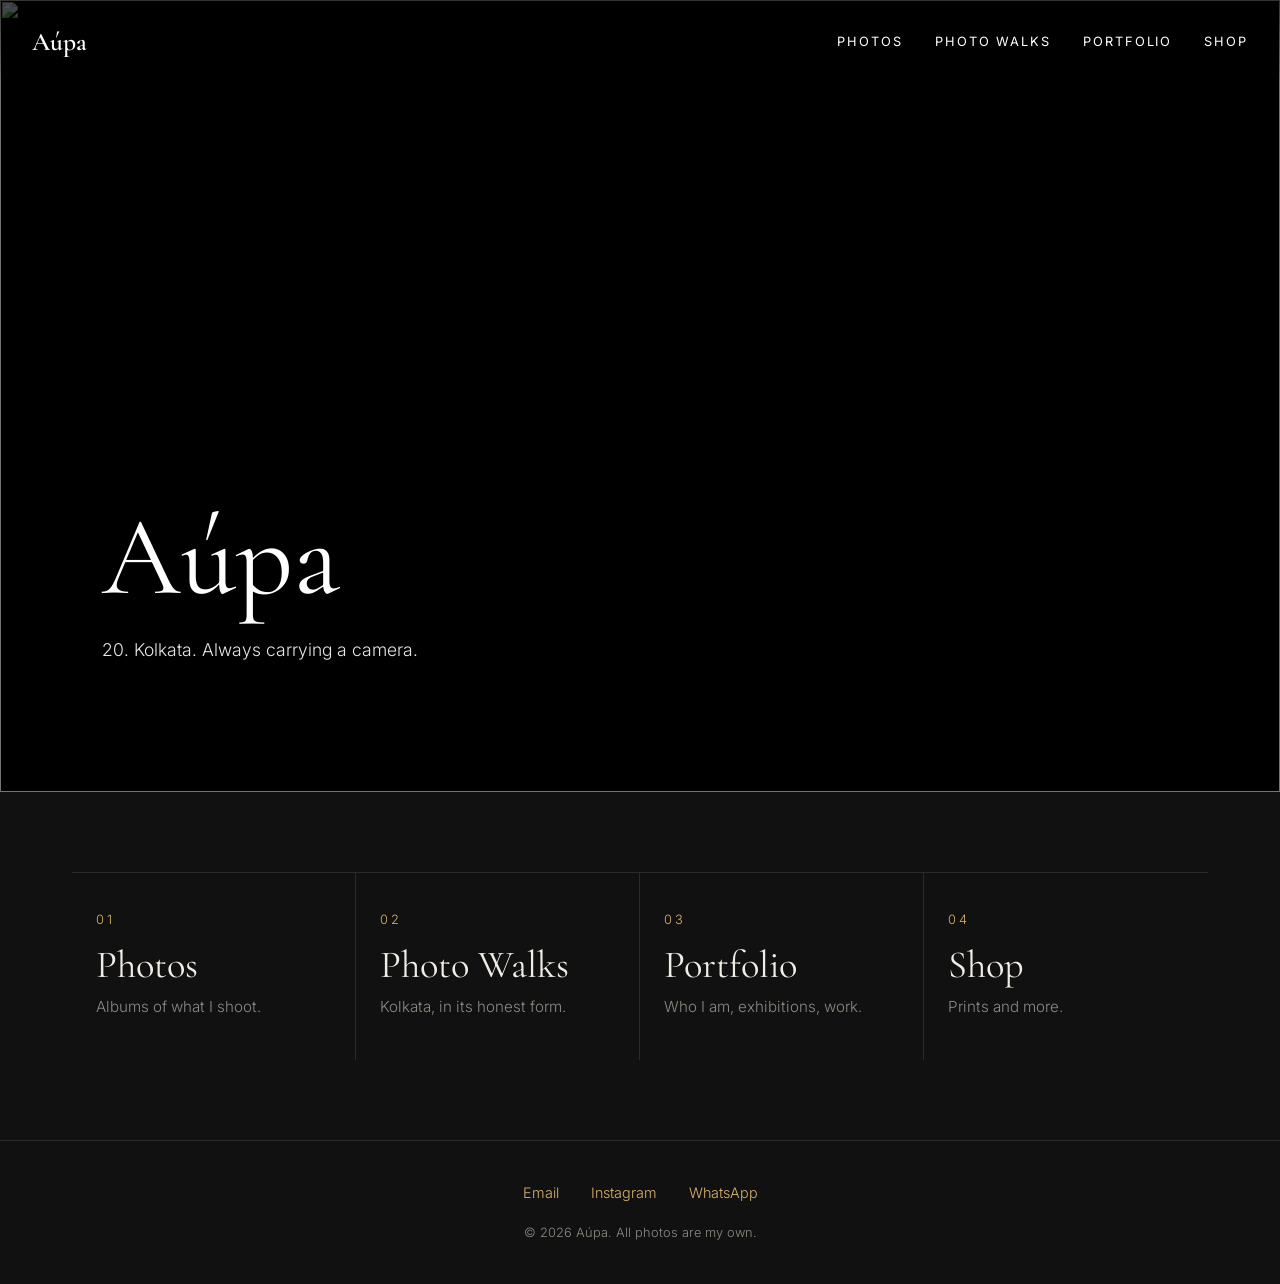
==== index.html @ 8285b747 "Set site name to Aúpa Co-Authored-By: Claude Opus 5.5 <noreply@anthropic.com> Claude-Session: https:" ====
<!doctype html>
<html lang="en">
<head>
  <meta charset="utf-8">
  <meta name="viewport" content="width=device-width, initial-scale=1">
  <title>Photography & Photo Walks</title>
  <link rel="preconnect" href="https://fonts.googleapis.com">
  <link rel="preconnect" href="https://fonts.gstatic.com" crossorigin>
  <link href="https://fonts.googleapis.com/css2?family=Cormorant+Garamond:wght@400;600&family=Inter:wght@300;400;500&display=swap" rel="stylesheet">
  <link rel="stylesheet" href="styles.css">
</head>
<body data-page="home">
  <header class="site-header"></header>

  <main>
    <section class="hero">
      <img class="hero-img" src="https://picsum.photos/id/1067/2000/1200?grayscale" alt="">
      <div class="hero-text">
        <h1 data-site="name">Aúpa</h1>
        <p class="hero-sub" data-site="tagline"></p>
      </div>
    </section>

    <section class="section">
      <div class="home-tiles">
        <a class="home-tile" href="photos.html"><span class="num">01</span><h2>Photos</h2><p>Albums of what I shoot.</p></a>
        <a class="home-tile" href="walks.html"><span class="num">02</span><h2>Photo Walks</h2><p>Kolkata, in its honest form.</p></a>
        <a class="home-tile" href="portfolio.html"><span class="num">03</span><h2>Portfolio</h2><p>Who I am, exhibitions, work.</p></a>
        <a class="home-tile" href="shop.html"><span class="num">04</span><h2>Shop</h2><p>Prints and more.</p></a>
      </div>
    </section>
  </main>
  <footer class="site-footer"></footer>
  <script src="data.js"></script>
  <script src="script.js"></script>
</body>
</html>
---- styles.css ----
/* ============================================================
   COLOURS — the whole site's look is set here.
   ============================================================ */

/* 1. Darkroom — near-black, warm gold. Gallery feel. */
:root {
  --bg: #111111;
  --surface: #1a1a1a;
  --fg: #f0ede6;
  --soft: #c9c5bc;
  --muted: #8d8a83;
  --line: #2a2a2a;
  --accent: #d8b46a;
  --accent-ink: #111111;
  --header: rgba(17,17,17,.95);
}

:root {
  --serif: "Cormorant Garamond", Georgia, serif;
  --sans: "Inter", system-ui, sans-serif;
  --on-photo: #ffffff;
}

/* ============================================================ */
* { box-sizing: border-box; margin: 0; padding: 0; }
html { scroll-behavior: smooth; }
body { background: var(--bg); color: var(--fg); font-family: var(--sans); font-weight: 300; line-height: 1.7; }
img { display: block; max-width: 100%; }
a { color: inherit; text-decoration: none; }
h1, h2, h3 { font-family: var(--serif); font-weight: 400; line-height: 1.1; }

.eyebrow { color: var(--accent); letter-spacing: .25em; text-transform: uppercase; font-size: .75rem; margin-bottom: .75rem; font-weight: 400; }
.eyebrow a:hover { text-decoration: underline; }
.lede { color: var(--soft); max-width: 620px; font-size: 1.05rem; }
.meta { color: var(--muted); font-size: .85rem; letter-spacing: .05em; }
.hint { color: var(--muted); font-size: .85rem; margin-bottom: 1.5rem; }
.hint a { color: var(--accent); }
.exif { color: var(--accent); font-size: .78rem; letter-spacing: .05em; }

.btn {
  display: inline-block; padding: .8rem 2rem; border: 1px solid var(--accent);
  color: var(--accent); background: transparent; font: inherit; font-size: .8rem; font-weight: 400;
  letter-spacing: .15em; text-transform: uppercase; cursor: pointer; transition: .25s;
}
.btn:hover { background: var(--accent); color: var(--accent-ink); }
.btn.small { padding: .55rem 1.2rem; font-size: .72rem; }

/* ---------- Header ---------- */
.site-header {
  position: fixed; inset: 0 0 auto 0; z-index: 10;
  display: flex; justify-content: space-between; align-items: center;
  padding: 1.25rem 2rem; color: var(--on-photo);
  background: linear-gradient(rgba(0,0,0,.55), transparent);
  transition: background .3s, color .3s;
}
.site-header.scrolled { background: var(--header); color: var(--fg); border-bottom: 1px solid var(--line); }
.logo { font-family: var(--serif); font-size: 1.6rem; font-weight: 600; }
.nav { display: flex; gap: 2rem; }
.nav a { font-size: .8rem; font-weight: 400; letter-spacing: .15em; text-transform: uppercase; }
.nav a:hover, .nav a.current { color: var(--accent); }
.nav-toggle { display: none; background: none; border: 0; cursor: pointer; width: 28px; color: inherit; }
.nav-toggle span { display: block; height: 2px; background: currentColor; margin: 6px 0; }

/* ---------- Home ---------- */
.hero { position: relative; height: 88vh; min-height: 480px; overflow: hidden; background: #000; }
.hero-img { width: 100%; height: 100%; object-fit: cover; opacity: .6; }
.hero-text { position: absolute; left: 8%; right: 8%; bottom: 16%; color: var(--on-photo); }
.hero h1 { font-size: clamp(3rem, 9vw, 7rem); margin-bottom: 1rem; }
.hero-sub { font-size: 1.1rem; opacity: .9; }

.home-tiles { display: grid; grid-template-columns: repeat(4, 1fr); border-top: 1px solid var(--line); }
.home-tile { padding: 2rem 1.5rem 2.5rem; border-right: 1px solid var(--line); transition: background .25s; }
.home-tile:last-child { border-right: 0; }
.home-tile:hover { background: var(--surface); }
.home-tile .num { color: var(--accent); font-size: .8rem; letter-spacing: .2em; }
.home-tile h2 { font-size: 2.2rem; margin: .75rem 0 .5rem; }
.home-tile p { color: var(--muted); font-size: .95rem; }
.home-tile:hover h2 { color: var(--accent); }

/* ---------- Inner pages ---------- */
.section { max-width: 1200px; margin: 0 auto; padding: 5rem 2rem; }
.section h2 { font-size: 2.4rem; }
.page-head { max-width: 1200px; margin: 0 auto; padding: 9rem 2rem 0; }
.page-head h1 { font-size: clamp(2.8rem, 7vw, 5rem); margin-bottom: 1rem; }
.page-head .meta { margin-top: .75rem; }
.page-head + .section { padding-top: 3rem; }
.soon { display: inline-block; margin-top: 2rem; padding: .4rem 1rem; border: 1px dashed var(--muted); color: var(--muted); font-size: .75rem; letter-spacing: .2em; text-transform: uppercase; }

/* Photos → Personal / Work */
.choices { display: grid; grid-template-columns: 1fr 1fr; gap: 2rem; }
.choice { position: relative; overflow: hidden; aspect-ratio: 4/5; display: block; background: #000; color: var(--on-photo); }
.choice img { width: 100%; height: 100%; object-fit: cover; opacity: .6; transition: transform .6s, opacity .6s; }
.choice:hover img { transform: scale(1.04); opacity: .45; }
.choice > div { position: absolute; inset: auto 0 0 0; padding: 2rem; }
.choice h2 { font-size: 3rem; margin-bottom: .25rem; }

/* Album list */
.albums { display: grid; grid-template-columns: repeat(auto-fit, minmax(200px, 1fr)); gap: 3rem 2rem; }
.album-cover { aspect-ratio: 4/3; overflow: hidden; background: var(--surface); margin-bottom: 1rem; }
.album-cover img { width: 100%; height: 100%; object-fit: cover; transition: transform .6s; }
.album-tile:hover .album-cover img { transform: scale(1.05); }
.album-tile .eyebrow { margin-bottom: .25rem; }
.album-tile h2 { font-size: 2rem; margin-bottom: .2rem; }
.album-tile:hover h2 { color: var(--accent); }

/* Album photos */
/* Photo wall: rows where every photo keeps its own shape (nothing is cropped).
   --row = target row height. JS sets --r (width ÷ height) on each photo once it loads. */
.wall { --row: 240px; --gap: 8px; display: flex; flex-wrap: wrap; gap: var(--gap); }
.wall::after { content: ""; flex-grow: 999999; }           /* stops the last row stretching */
.wall figure {
  --r: 1.5; position: relative; flex-grow: calc(var(--r) * 100); flex-basis: calc(var(--r) * var(--row));
  cursor: zoom-in; background: var(--surface); opacity: 0;
  transition: transform .35s cubic-bezier(.2,.7,.2,1), opacity .35s, box-shadow .35s;
}
.wall figure.ready { opacity: 1; }
.wall figure i { display: block; padding-bottom: calc(100% / var(--r)); }
.wall img { position: absolute; inset: 0; width: 100%; height: 100%; object-fit: cover; }
.wall figcaption {
  position: absolute; left: 0; right: 0; bottom: 0; padding: 1.5rem .6rem .45rem; font-size: .7rem; color: #fff;
  background: linear-gradient(transparent, rgba(0,0,0,.75)); opacity: 0; transition: opacity .25s; pointer-events: none;
}
/* Hover zoom — only on devices with a real mouse */
@media (hover: hover) and (pointer: fine) {
  .wall figure.zoom { transform: scale(var(--z, 1.6)); z-index: 5; box-shadow: 0 20px 60px rgba(0,0,0,.8); transition-delay: .08s; }
  .wall figure.zoom figcaption { opacity: 1; }
  .wall.zooming figure.ready:not(.zoom) { opacity: .3; }
}
.wall figure:focus-visible { outline: 2px solid var(--accent); outline-offset: 2px; }
.album-nav { display: flex; justify-content: space-between; gap: 1rem; margin-top: 4rem; padding-top: 2rem; border-top: 1px solid var(--line); font-size: .8rem; letter-spacing: .15em; text-transform: uppercase; }
.album-nav a:hover { color: var(--accent); }

/* ============================================================
   ALBUM BACKGROUNDS: each album can nod to its subject.
   Set with theme: "..." on the album in data.js.
   The full-screen photo view always stays dark.
   ============================================================ */
body { transition: background-color .4s; }
.album-page main, .album-page .site-footer { position: relative; z-index: 1; }
.album-bg, .livery, .board[hidden] { display: none; }
.livery { margin-top: 2.5rem; }
.livery + .section { padding-top: 3rem; }
.livery span { display: block; }

/* Taxi: Kolkata yellow, red stripe */
body[data-album="taxi"] {
  --bg: #e4b22f; --surface: rgba(0,0,0,.08); --fg: #16130b; --soft: #2d2614; --muted: #4a3c14;
  --line: rgba(0,0,0,.2); --accent: #a8201a; --accent-ink: #fff; --header: rgba(228,178,47,.97);
}
body[data-album="taxi"] .livery { display: block; }
body[data-album="taxi"] .livery span:first-child { height: 12px; background: #a8201a; }
body[data-album="taxi"] .livery span:last-child { height: 3px; margin-top: 4px; background: #16130b; }

/* Train: Indian Railways coach, beige with red stripes and a destination board */
body[data-album="train"] {
  --bg: #e6dcc3; --surface: rgba(0,0,0,.05); --fg: #2b1a12; --soft: #4a3326; --muted: #6e5642;
  --line: rgba(90,40,20,.2); --accent: #a52a1f; --accent-ink: #fff; --header: rgba(230,220,195,.97);
}
body[data-album="train"] .livery { display: block; }
body[data-album="train"] .livery span:first-child { height: 14px; background: #a52a1f; }
body[data-album="train"] .livery span:last-child { height: 4px; margin-top: 6px; background: #a52a1f; }
.board {
  display: inline-block; margin-bottom: 1.25rem; padding: .35rem .9rem;
  border: 2px solid var(--accent); color: var(--accent);
  font-family: ui-monospace, "Courier New", monospace; font-weight: 700; font-size: .8rem;
  letter-spacing: .2em; text-transform: uppercase;
}

/* Slow shutter: dark, with soft light trails drifting behind the photos */
body[data-album="slow-shutter"] {
  --bg: #0a0a0f; --surface: rgba(255,255,255,.04); --fg: #f2f2f2; --soft: #c8c8d0; --muted: #8a8a96;
  --line: rgba(255,255,255,.1); --accent: #ff8a3d; --accent-ink: #0a0a0f; --header: rgba(10,10,15,.8);
}
body[data-album="slow-shutter"] .site-header.scrolled { backdrop-filter: blur(12px); }
body[data-album="slow-shutter"] .album-bg { display: block; position: fixed; inset: 0; z-index: 0; overflow: hidden; pointer-events: none; }
.album-bg i {
  position: absolute; left: -40vw; width: 180vw; border-radius: 999px; filter: blur(48px); opacity: .32;
  transform: rotate(-8deg); animation: trail 24s ease-in-out infinite alternate;
}
.album-bg i:nth-child(1) { top: 8%;  height: 9vh;  background: linear-gradient(90deg, transparent, #ff5a36 30%, #ffb13d 60%, transparent); }
.album-bg i:nth-child(2) { top: 28%; height: 5vh;  background: linear-gradient(90deg, transparent, #3dd6ff 40%, transparent); animation-duration: 31s; animation-delay: -8s; }
.album-bg i:nth-child(3) { top: 50%; height: 12vh; background: linear-gradient(90deg, transparent, #ff3d7f 35%, #c04dff 70%, transparent); animation-duration: 27s; animation-delay: -14s; }
.album-bg i:nth-child(4) { top: 70%; height: 6vh;  background: linear-gradient(90deg, transparent, #ffb13d 50%, transparent); animation-duration: 35s; animation-delay: -4s; }
.album-bg i:nth-child(5) { top: 86%; height: 8vh;  background: linear-gradient(90deg, transparent, #3d7bff 30%, #3dd6ff 65%, transparent); animation-duration: 29s; animation-delay: -20s; }
@keyframes trail { from { transform: rotate(-8deg) translateX(-18vw); } to { transform: rotate(-8deg) translateX(18vw); } }
@media (prefers-reduced-motion: reduce) { .album-bg i { animation: none; } }

/* Red earth: Shantiniketan soil */
body[data-album="red-earth"] {
  --bg: #2a1610; --surface: #3a2016; --fg: #f3e6da; --soft: #d8c2b0; --muted: #a88a75;
  --line: #4a2c20; --accent: #e0864a; --accent-ink: #2a1610; --header: rgba(42,22,16,.95);
}
body[data-album="red-earth"] .livery { display: block; }
body[data-album="red-earth"] .livery span:first-child { height: 6px; background: linear-gradient(90deg, #8a3a1c, #c4622f, #8a3a1c); }

/* Photos on the light backgrounds get a soft edge so they don't melt into it */
body[data-album="taxi"] .wall figure, body[data-album="train"] .wall figure { box-shadow: 0 2px 8px rgba(0,0,0,.25); }
@media (hover: hover) and (pointer: fine) {
  body[data-album="taxi"] .wall.zooming figure.ready:not(.zoom),
  body[data-album="train"] .wall.zooming figure.ready:not(.zoom) { opacity: .45; }
}

/* Album tiles on the Personal page show a hint of their colours */
.album-tile[data-theme] .album-cover { border-bottom: 6px solid transparent; }
.album-tile[data-theme="taxi"] .album-cover { border-bottom-color: #e4b22f; }
.album-tile[data-theme="train"] .album-cover { border-bottom: 8px double #c0392b; }
.album-tile[data-theme="red-earth"] .album-cover { border-bottom-color: #b4532a; }
.album-tile[data-theme="slow-shutter"] .album-cover { border-image: linear-gradient(90deg, #ff5a36, #ffb13d, #3dd6ff, #c04dff) 1; }

/* Album switcher strip: sticks under the menu while you scroll an album */
.album-bar {
  position: sticky; top: var(--hh, 84px); z-index: 4; margin-top: 2rem;
  background: var(--header); border-block: 1px solid var(--line);
  backdrop-filter: blur(10px); -webkit-backdrop-filter: blur(10px);
}
.bar-track {
  display: flex; gap: .5rem; overflow-x: auto; scrollbar-width: none; overscroll-behavior-x: contain;
  max-width: 1200px; margin: 0 auto; padding: .6rem 2rem; cursor: grab;
}
.bar-track::-webkit-scrollbar { display: none; }
.bar-track.dragging { cursor: grabbing; }
.bar-track.dragging .bar-pill { pointer-events: none; }
.bar-pill {
  flex: none; display: flex; align-items: center; gap: .55rem; padding: .3rem .9rem .3rem .3rem;
  border: 1px solid var(--line); border-radius: 999px; font-size: .82rem; white-space: nowrap;
  color: var(--soft); user-select: none; transition: border-color .2s, color .2s, background .2s;
}
.bar-pill img { width: 30px; height: 30px; border-radius: 50%; object-fit: cover; pointer-events: none; }
.bar-pill .n { color: var(--muted); font-size: .7rem; letter-spacing: .1em; }
.bar-pill:hover { border-color: var(--accent); color: var(--fg); }
.bar-pill.current { border-color: var(--accent); color: var(--fg); background: var(--surface); font-weight: 500; }
.bar-pill.current .n { color: var(--accent); }
.bar-pill.all { padding-left: .9rem; }
.grid-icon { width: 12px; height: 12px; background:
  linear-gradient(currentColor 0 0) 0 0 / 5px 5px no-repeat, linear-gradient(currentColor 0 0) 100% 0 / 5px 5px no-repeat,
  linear-gradient(currentColor 0 0) 0 100% / 5px 5px no-repeat, linear-gradient(currentColor 0 0) 100% 100% / 5px 5px no-repeat; }
.bar-pill:focus-visible, .bar-arrow:focus-visible { outline: 2px solid var(--accent); outline-offset: 2px; }
.bar-arrow {
  position: absolute; top: 0; bottom: 0; width: 3rem; z-index: 1; border: 0; cursor: pointer;
  font-size: 1.6rem; color: var(--fg);
}
.bar-arrow.prev { left: 0; background: linear-gradient(90deg, var(--bg) 40%, transparent); text-align: left; padding-left: .6rem; }
.bar-arrow.next { right: 0; background: linear-gradient(270deg, var(--bg) 40%, transparent); text-align: right; padding-right: .6rem; }
.album-bar + .section { padding-top: 2.5rem; }

/* ---------- Forms ---------- */
.contact-form { display: grid; gap: 1.25rem; max-width: 720px; }
.contact-form .row { display: grid; grid-template-columns: 1fr 1fr; gap: 1.25rem; }
.contact-form label { display: grid; gap: .4rem; font-size: .75rem; letter-spacing: .1em; text-transform: uppercase; color: var(--muted); }
.contact-form input, .contact-form textarea, .contact-form select {
  background: var(--surface); border: 1px solid var(--line); color: var(--fg); padding: .8rem; font: inherit; font-size: 1rem;
}
.contact-form input:focus, .contact-form textarea:focus, .contact-form select:focus { outline: none; border-color: var(--accent); }
.contact-form .btn { justify-self: start; }

/* ---------- Photo walks (to be reworked later) ---------- */
.walks-page .hero.short { height: 75vh; }
.subnav { display: flex; flex-wrap: wrap; gap: .5rem 1.75rem; margin-top: 1.5rem; }
.subnav a { font-size: .8rem; letter-spacing: .15em; text-transform: uppercase; border-bottom: 1px solid var(--accent); padding-bottom: .2rem; }
h3.sub { font-size: 1.9rem; margin: 4rem 0 1.25rem; }
.pitch { max-width: 760px; }
.pitch h2 { margin-bottom: 1.25rem; }
.pitch p { color: var(--soft); font-size: 1.05rem; margin-bottom: 1rem; }
.walk-grid { display: grid; grid-template-columns: repeat(auto-fit, minmax(300px, 1fr)); gap: 1.5rem; }
.walk { background: var(--surface); border: 1px solid var(--line); display: flex; flex-direction: column; }
.walk img { aspect-ratio: 3/2; object-fit: cover; width: 100%; }
.walk-body { padding: 1.5rem; display: flex; flex-direction: column; gap: .6rem; flex: 1; }
.walk h3 { font-weight: 600; font-size: 1.6rem; }
.walk .route { font-size: .85rem; color: var(--accent); }
.walk p { color: var(--soft); font-size: .95rem; }
.walk dl { display: grid; grid-template-columns: auto 1fr; gap: .2rem 1rem; font-size: .9rem; margin: .5rem 0 1rem; }
.walk dt { color: var(--muted); text-transform: uppercase; font-size: .72rem; letter-spacing: .12em; align-self: center; }
.walk .btn { margin-top: auto; align-self: flex-start; }
.incl-grid { display: grid; grid-template-columns: 1fr 1fr; gap: 3rem; }
.ticks, .crosses { list-style: none; display: grid; gap: .7rem; }
.ticks li, .crosses li { padding-left: 1.75rem; position: relative; color: var(--soft); }
.ticks li::before { content: "✓"; position: absolute; left: 0; color: var(--accent); }
.crosses li::before { content: "✕"; position: absolute; left: 0; color: var(--muted); }
.steps { padding-left: 1.25rem; display: grid; gap: .7rem; color: var(--soft); max-width: 760px; }
.steps strong { color: var(--fg); }
.faq { max-width: 760px; border-top: 1px solid var(--line); }
.faq details { border-bottom: 1px solid var(--line); padding: 1rem 0; }
.faq summary { cursor: pointer; }
.faq details p { color: var(--soft); margin-top: .6rem; }
.book { margin-top: 2rem; }
#stories { border-top: 1px solid var(--line); }
#stories h2 { margin-bottom: 1rem; }
#stories .lede { margin-bottom: 3rem; }
.stories { display: grid; gap: 4rem; }
.story { display: grid; grid-template-columns: 1.2fr 1fr; gap: 3rem; align-items: center; }
.story:nth-child(even) > figure { order: 2; }
.story figure { cursor: zoom-in; overflow: hidden; background: var(--surface); }
.story h3 { font-size: 2rem; margin-bottom: .75rem; }
.story p { color: var(--soft); margin-bottom: .9rem; }
.label { display: block; font-size: .7rem; letter-spacing: .15em; text-transform: uppercase; color: var(--muted); }

/* ---------- Footer ---------- */
.site-footer { text-align: center; padding: 2.5rem 2rem; color: var(--muted); font-size: .8rem; border-top: 1px solid var(--line); }
.footer-links { display: flex; justify-content: center; gap: 2rem; margin-bottom: 1rem; }
.footer-links a { color: var(--accent); font-size: .9rem; }

/* ---------- Lightbox (always dark, so photos look right) ---------- */
.lightbox { position: fixed; inset: 0; z-index: 100; background: rgba(8,8,8,.97); color: #eee; display: flex; align-items: center; justify-content: center; }
.lightbox[hidden] { display: none; }
.lightbox figure { display: grid; gap: .75rem; justify-items: center; }
.lightbox img { max-width: 88vw; max-height: 78vh; object-fit: contain; }
.lightbox figcaption { display: grid; text-align: center; gap: .15rem; max-width: 600px; color: #bbb; font-size: .9rem; padding: 0 1rem; }
.lightbox figcaption strong { color: #fff; font-family: var(--serif); font-size: 1.3rem; font-weight: 400; }
.lightbox .note { font-style: italic; margin-top: .3rem; }
.lightbox button { position: absolute; background: none; border: 0; color: #eee; font-size: 3rem; cursor: pointer; padding: 1rem; line-height: 1; z-index: 1; }
.lightbox button:hover { color: var(--accent); }
.lb-close { top: .5rem; right: 1rem; }
.lb-prev { left: .25rem; }
.lb-next { right: .25rem; }

/* ---------- Phone ---------- */
@media (max-width: 760px) {
  .site-header { padding: 1rem; }
  .nav-toggle { display: block; }
  .nav { position: fixed; inset: var(--hh, 60px) 0 auto 0; flex-direction: column; gap: 0; background: var(--bg); color: var(--fg); border-bottom: 1px solid var(--line); display: none; }
  .nav.open { display: flex; }
  .nav a { padding: 1rem; border-top: 1px solid var(--line); }
  .section { padding: 3.5rem 1rem; }
  .page-head { padding: 7rem 1rem 0; }
  .hero-text { left: 1rem; right: 1rem; }
  .home-tiles { grid-template-columns: 1fr 1fr; }
  .home-tile { border-bottom: 1px solid var(--line); }
  .home-tile:nth-child(2n) { border-right: 0; }
  .home-tile h2 { font-size: 1.7rem; }
  .choices, .incl-grid, .story, .contact-form .row { grid-template-columns: 1fr; }
  .choices { gap: 1rem; }
  .choice { aspect-ratio: 3/2; }
  .story { gap: 1.5rem; }
  .story:nth-child(even) > figure { order: 0; }
  .wall { --row: 120px; --gap: 4px; }
  .bar-track { padding-inline: 1rem; }
  .album-bar { margin-top: 1.5rem; }
  .album-nav a:first-child, .album-nav a:last-child { font-size: .7rem; }
}
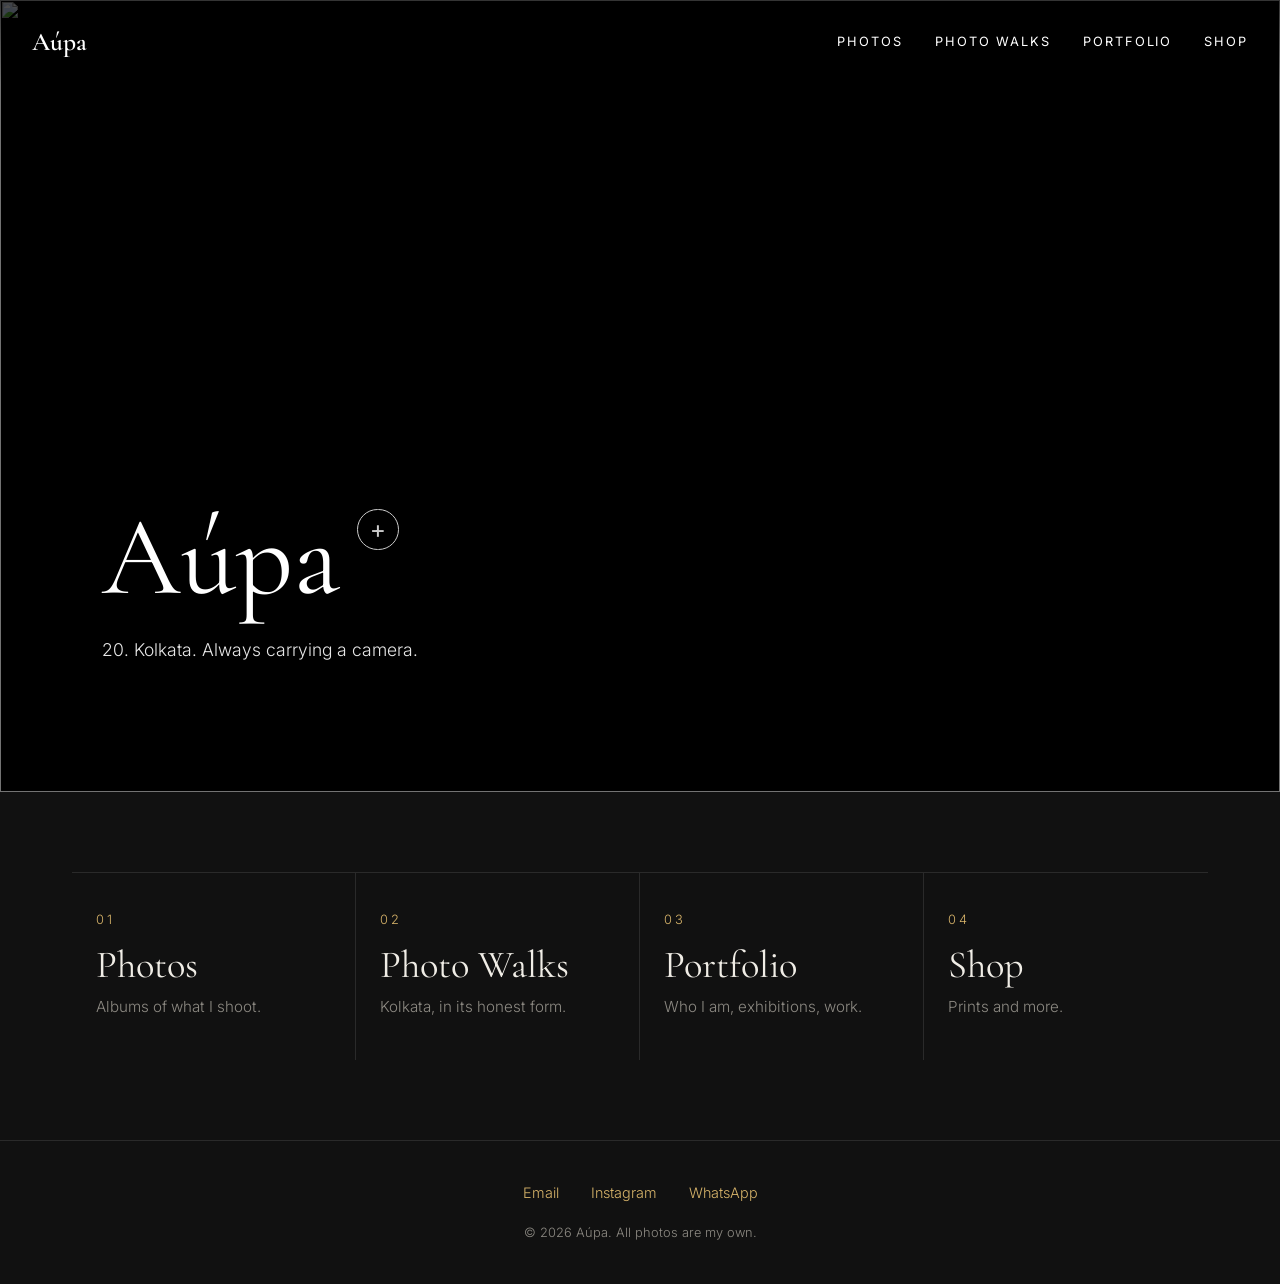
==== commit cd8f20ab: "Tap the name on the home page to open a short 'Who's this?' pop-up Text lives in SITE.about in data." ====
--- a/index.html
+++ b/index.html
@@ -16,7 +16,7 @@
     <section class="hero">
       <img class="hero-img" src="https://picsum.photos/id/1067/2000/1200?grayscale" alt="">
       <div class="hero-text">
-        <h1 data-site="name">Aúpa</h1>
+        <h1><button class="name-btn" id="about-open" aria-haspopup="dialog"><span data-site="name">Aúpa</span><span class="name-plus" aria-hidden="true">+</span></button></h1>
         <p class="hero-sub" data-site="tagline"></p>
       </div>
     </section>
@@ -30,6 +30,17 @@
       </div>
     </section>
   </main>
+  <dialog class="about-pop" id="about-pop" aria-labelledby="about-name">
+    <button class="about-close" id="about-close" aria-label="Close">&times;</button>
+    <p class="eyebrow">Who's this?</p>
+    <h2 id="about-name" data-site="name">Aúpa</h2>
+    <div class="about-text" id="about-text"></div>
+    <div class="about-links">
+      <a href="photos.html">See my photos</a>
+      <a href="walks.html">Walk with me</a>
+    </div>
+  </dialog>
+
   <footer class="site-footer"></footer>
   <script src="data.js"></script>
   <script src="script.js"></script>
--- a/styles.css
+++ b/styles.css
@@ -67,6 +67,35 @@
 .hero-text { position: absolute; left: 8%; right: 8%; bottom: 16%; color: var(--on-photo); }
 .hero h1 { font-size: clamp(3rem, 9vw, 7rem); margin-bottom: 1rem; }
 .hero-sub { font-size: 1.1rem; opacity: .9; }
+
+/* Tap-my-name button + "Who's this?" pop-up */
+.name-btn { all: unset; cursor: pointer; display: inline-flex; align-items: flex-start; gap: .15em; position: relative; }
+.name-btn::after { content: ""; position: absolute; left: 0; right: .6em; bottom: .02em; height: 2px; background: var(--accent); transform: scaleX(0); transform-origin: left; transition: transform .35s; }
+.name-btn:hover::after, .name-btn:focus-visible::after { transform: scaleX(1); }
+.name-btn:focus-visible { outline: 2px solid var(--accent); outline-offset: 6px; }
+.name-plus {
+  font-family: var(--sans); font-size: .22em; font-weight: 400; line-height: 1;
+  width: 1.7em; height: 1.7em; display: grid; place-items: center; margin-top: .5em;
+  border: 1px solid currentColor; border-radius: 50%; opacity: .8; transition: transform .3s, opacity .3s, color .3s;
+}
+.name-btn:hover .name-plus { transform: rotate(90deg); opacity: 1; color: var(--accent); }
+
+.about-pop {
+  margin: auto; width: min(560px, calc(100% - 32px)); max-height: calc(100% - 32px); overflow: auto;
+  padding: 2.5rem; background: var(--bg); color: var(--fg); border: 1px solid var(--line);
+}
+.about-pop[open] { animation: pop-in .35s cubic-bezier(.2,.7,.2,1); }
+.about-pop::backdrop { background: rgba(0,0,0,.7); backdrop-filter: blur(4px); }
+@keyframes pop-in { from { opacity: 0; transform: translateY(12px); } }
+@media (prefers-reduced-motion: reduce) { .about-pop[open] { animation: none; } }
+.about-pop h2 { font-size: 3rem; margin-bottom: 1.25rem; }
+.about-text { display: grid; gap: .9rem; color: var(--soft); font-size: 1.05rem; }
+.about-links { display: flex; flex-wrap: wrap; gap: .75rem 1.75rem; margin-top: 2rem; padding-top: 1.25rem; border-top: 1px solid var(--line); }
+.about-links a { color: var(--accent); font-size: .8rem; letter-spacing: .15em; text-transform: uppercase; }
+.about-links a:hover { text-decoration: underline; }
+.about-close { position: absolute; top: .75rem; right: 1rem; background: none; border: 0; color: var(--muted); font-size: 2rem; cursor: pointer; line-height: 1; }
+.about-close:hover { color: var(--fg); }
+.about-pop { position: fixed; }
 
 .home-tiles { display: grid; grid-template-columns: repeat(4, 1fr); border-top: 1px solid var(--line); }
 .home-tile { padding: 2rem 1.5rem 2.5rem; border-right: 1px solid var(--line); transition: background .25s; }
@@ -327,6 +356,8 @@
   .home-tile { border-bottom: 1px solid var(--line); }
   .home-tile:nth-child(2n) { border-right: 0; }
   .home-tile h2 { font-size: 1.7rem; }
+  .about-pop { padding: 2rem 1.25rem 1.5rem; }
+  .about-pop h2 { font-size: 2.4rem; }
   .choices, .incl-grid, .story, .contact-form .row { grid-template-columns: 1fr; }
   .choices { gap: 1rem; }
   .choice { aspect-ratio: 3/2; }
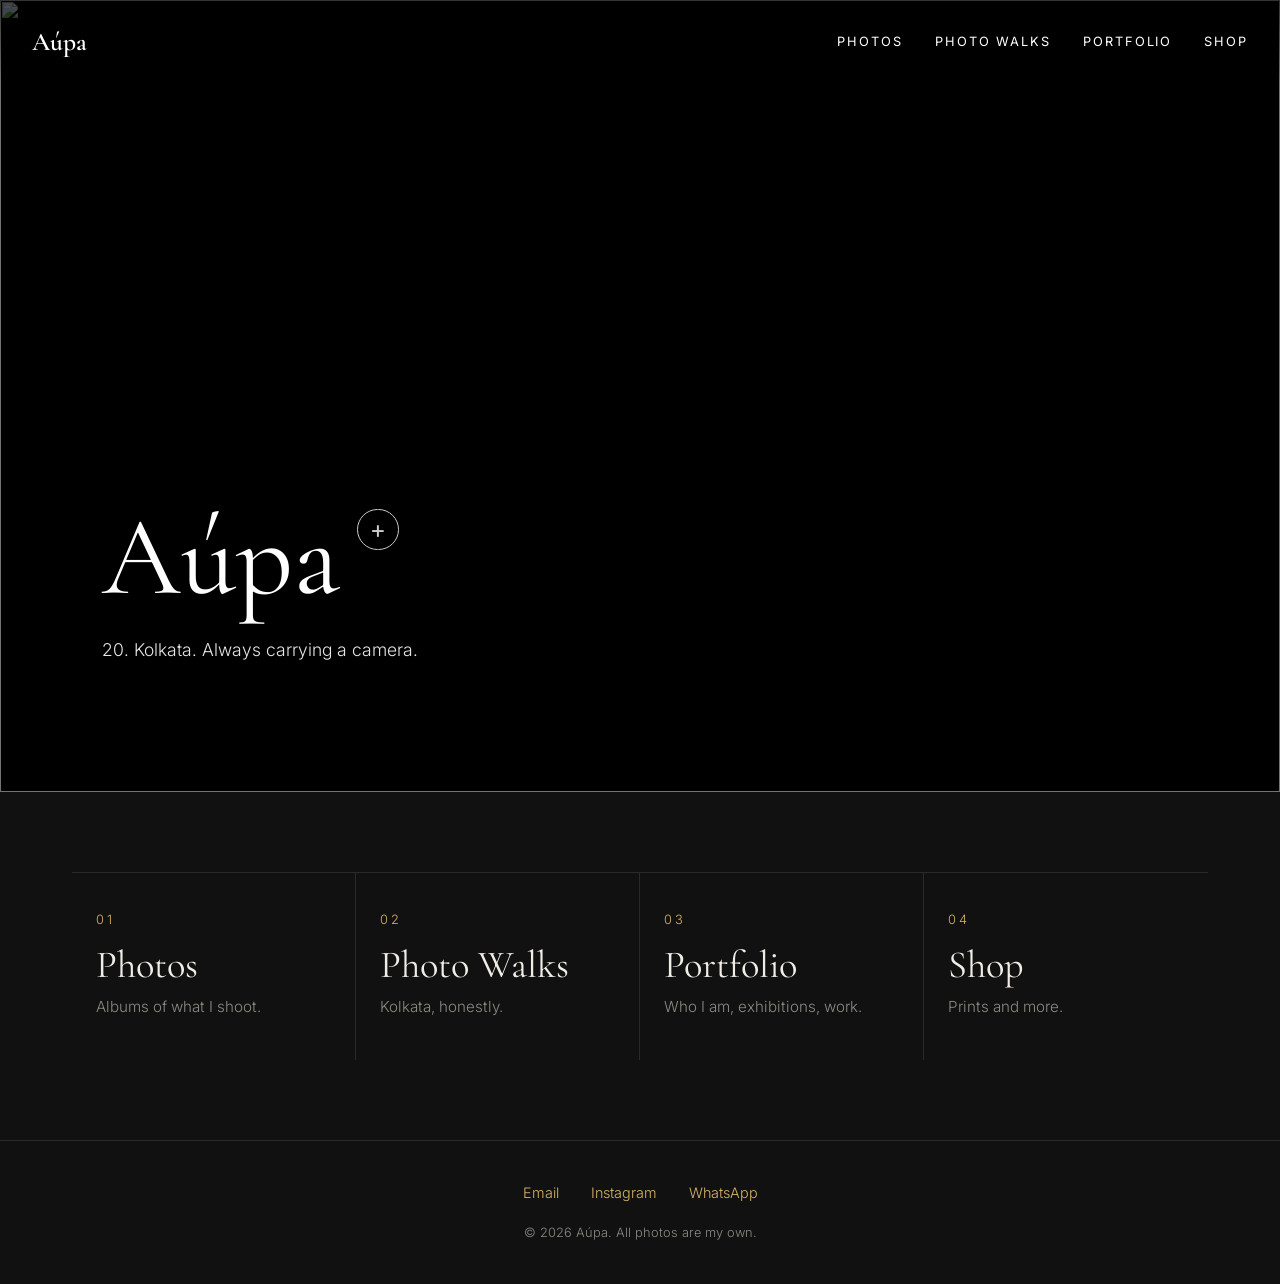
==== commit fae73aec: "Photo Walks: 'Kolkata, honestly.'; Photos goes straight to albums - Walks heading, tab title and hom" ====
--- a/index.html
+++ b/index.html
@@ -24,7 +24,7 @@
     <section class="section">
       <div class="home-tiles">
         <a class="home-tile" href="photos.html"><span class="num">01</span><h2>Photos</h2><p>Albums of what I shoot.</p></a>
-        <a class="home-tile" href="walks.html"><span class="num">02</span><h2>Photo Walks</h2><p>Kolkata, in its honest form.</p></a>
+        <a class="home-tile" href="walks.html"><span class="num">02</span><h2>Photo Walks</h2><p>Kolkata, honestly.</p></a>
         <a class="home-tile" href="portfolio.html"><span class="num">03</span><h2>Portfolio</h2><p>Who I am, exhibitions, work.</p></a>
         <a class="home-tile" href="shop.html"><span class="num">04</span><h2>Shop</h2><p>Prints and more.</p></a>
       </div>
--- a/styles.css
+++ b/styles.css
@@ -115,13 +115,6 @@
 .page-head + .section { padding-top: 3rem; }
 .soon { display: inline-block; margin-top: 2rem; padding: .4rem 1rem; border: 1px dashed var(--muted); color: var(--muted); font-size: .75rem; letter-spacing: .2em; text-transform: uppercase; }
 
-/* Photos → Personal / Work */
-.choices { display: grid; grid-template-columns: 1fr 1fr; gap: 2rem; }
-.choice { position: relative; overflow: hidden; aspect-ratio: 4/5; display: block; background: #000; color: var(--on-photo); }
-.choice img { width: 100%; height: 100%; object-fit: cover; opacity: .6; transition: transform .6s, opacity .6s; }
-.choice:hover img { transform: scale(1.04); opacity: .45; }
-.choice > div { position: absolute; inset: auto 0 0 0; padding: 2rem; }
-.choice h2 { font-size: 3rem; margin-bottom: .25rem; }
 
 /* Album list */
 .albums { display: grid; grid-template-columns: repeat(auto-fit, minmax(200px, 1fr)); gap: 3rem 2rem; }
@@ -229,7 +222,7 @@
   body[data-album="train"] .wall.zooming figure.ready:not(.zoom) { opacity: .45; }
 }
 
-/* Album tiles on the Personal page show a hint of their colours */
+/* Album tiles on the Photos page show a hint of their colours */
 .album-tile[data-theme] .album-cover { border-bottom: 6px solid transparent; }
 .album-tile[data-theme="taxi"] .album-cover { border-bottom-color: #e4b22f; }
 .album-tile[data-theme="train"] .album-cover { border-bottom: 8px double #c0392b; }
@@ -336,6 +329,7 @@
 .lightbox figcaption { display: grid; text-align: center; gap: .15rem; max-width: 600px; color: #bbb; font-size: .9rem; padding: 0 1rem; }
 .lightbox figcaption strong { color: #fff; font-family: var(--serif); font-size: 1.3rem; font-weight: 400; }
 .lightbox .note { font-style: italic; margin-top: .3rem; }
+.lightbox .exif { color: #d8b46a; } /* stays gold on every album */
 .lightbox button { position: absolute; background: none; border: 0; color: #eee; font-size: 3rem; cursor: pointer; padding: 1rem; line-height: 1; z-index: 1; }
 .lightbox button:hover { color: var(--accent); }
 .lb-close { top: .5rem; right: 1rem; }
@@ -358,9 +352,7 @@
   .home-tile h2 { font-size: 1.7rem; }
   .about-pop { padding: 2rem 1.25rem 1.5rem; }
   .about-pop h2 { font-size: 2.4rem; }
-  .choices, .incl-grid, .story, .contact-form .row { grid-template-columns: 1fr; }
-  .choices { gap: 1rem; }
-  .choice { aspect-ratio: 3/2; }
+  .incl-grid, .story, .contact-form .row { grid-template-columns: 1fr; }
   .story { gap: 1.5rem; }
   .story:nth-child(even) > figure { order: 0; }
   .wall { --row: 120px; --gap: 4px; }
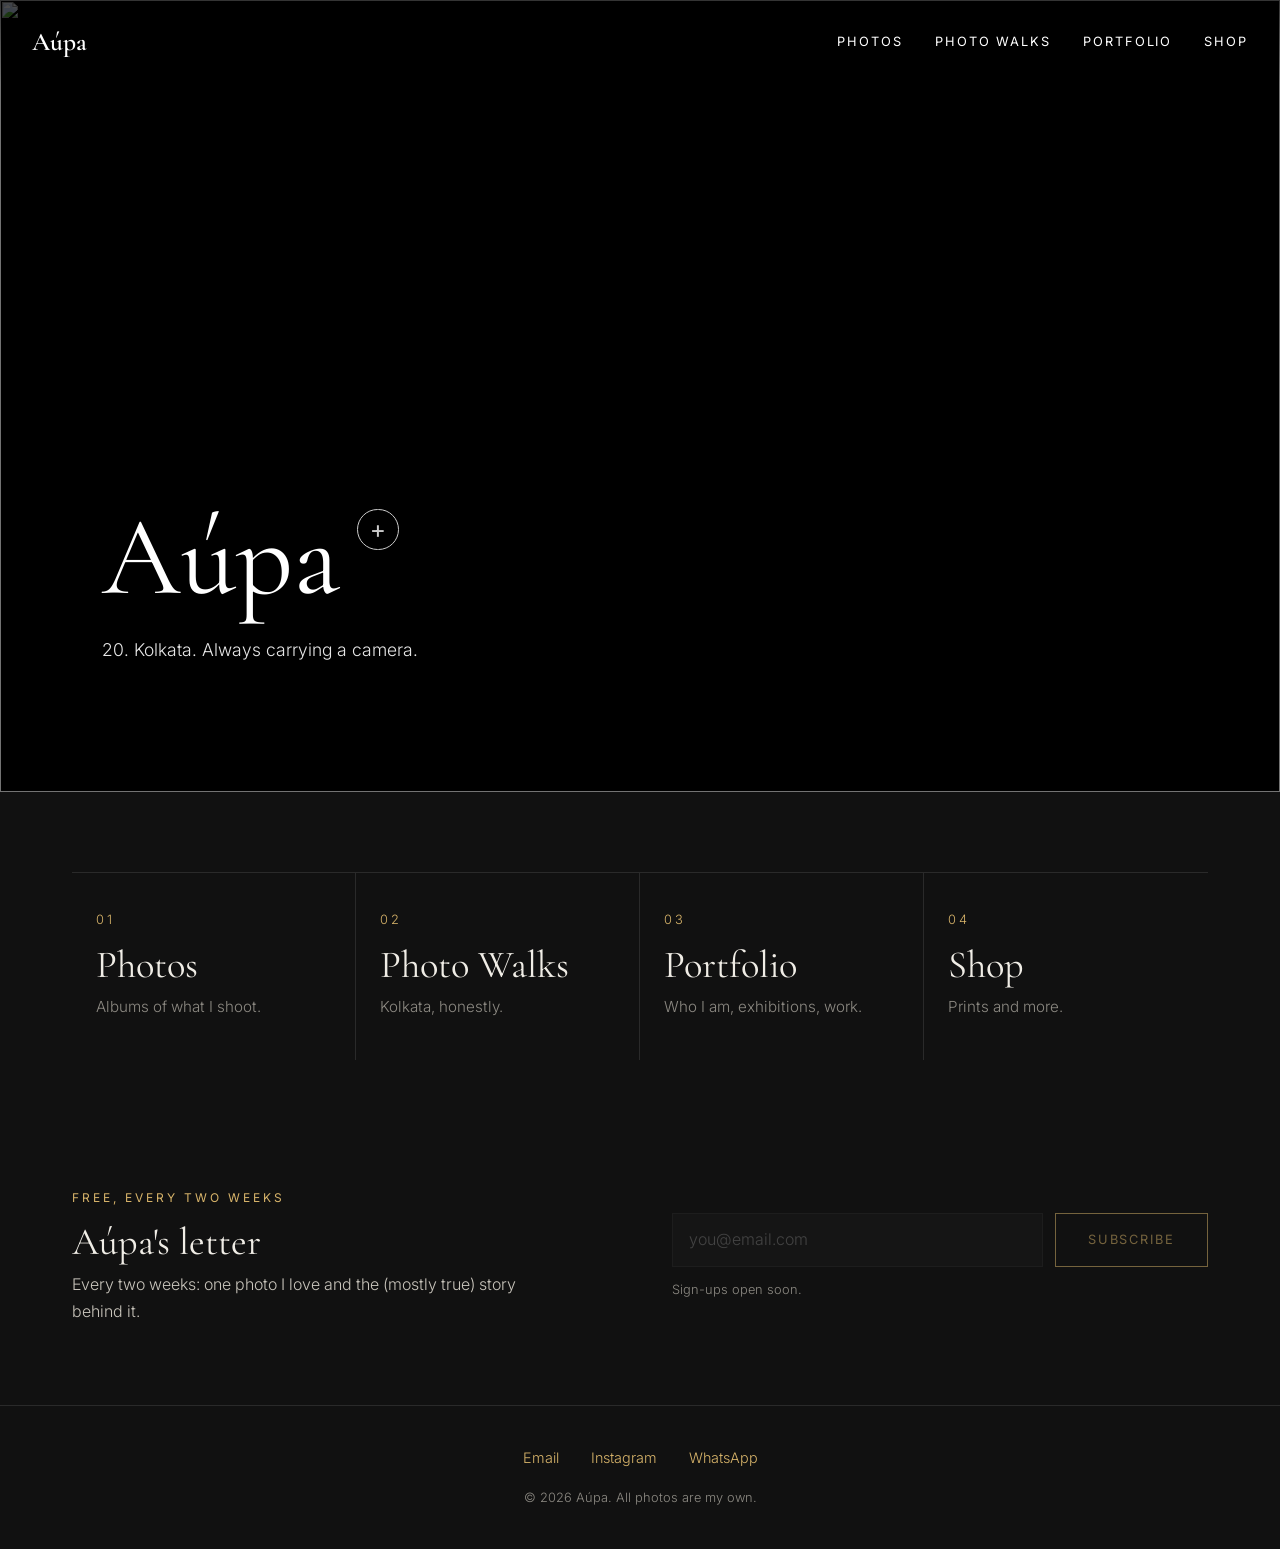
==== commit e3b9d919: "Home page: 'Aúpa's letter' free newsletter sign-up (Kit) Sign-up box under the home tiles. Posts the" ====
--- a/index.html
+++ b/index.html
@@ -29,6 +29,20 @@
         <a class="home-tile" href="shop.html"><span class="num">04</span><h2>Shop</h2><p>Prints and more.</p></a>
       </div>
     </section>
+
+    <section class="section letter" id="letter" aria-labelledby="letter-name">
+      <div class="letter-text">
+        <p class="eyebrow">Free, every two weeks</p>
+        <h2 id="letter-name">Aúpa's letter</h2>
+        <p class="letter-pitch" id="letter-pitch"></p>
+      </div>
+      <form class="letter-form" id="letter-form" method="post">
+        <label class="sr-only" for="letter-email">Your email</label>
+        <input type="email" id="letter-email" name="email_address" required placeholder="you@email.com" autocomplete="email">
+        <button type="submit" class="btn" id="letter-submit">Subscribe</button>
+        <p class="letter-small" id="letter-small">Just your email. Never shared. Unsubscribe anytime.</p>
+      </form>
+    </section>
   </main>
   <dialog class="about-pop" id="about-pop" aria-labelledby="about-name">
     <button class="about-close" id="about-close" aria-label="Close">&times;</button>
--- a/styles.css
+++ b/styles.css
@@ -96,6 +96,23 @@
 .about-close { position: absolute; top: .75rem; right: 1rem; background: none; border: 0; color: var(--muted); font-size: 2rem; cursor: pointer; line-height: 1; }
 .about-close:hover { color: var(--fg); }
 .about-pop { position: fixed; }
+
+/* Aúpa's letter: newsletter sign-up on the home page */
+.letter { display: grid; grid-template-columns: 1fr 1fr; gap: 2rem 4rem; align-items: center; padding-top: 0; }
+.section:has(+ .letter) { padding-bottom: 3rem; }
+.letter-text, .letter-form { min-width: 0; }
+.letter h2 { margin-bottom: .5rem; }
+.letter-pitch { color: var(--soft); max-width: 46ch; }
+.letter-form { display: grid; grid-template-columns: 1fr auto; gap: .75rem; }
+.letter-form input {
+  min-width: 0; background: var(--surface); border: 1px solid var(--line); color: var(--fg);
+  padding: .8rem 1rem; font: inherit; font-size: 1rem;
+}
+.letter-form input:focus { outline: none; border-color: var(--accent); }
+.letter-form input:disabled, .letter-form .btn:disabled { opacity: .5; cursor: not-allowed; }
+.letter-form .btn:disabled:hover { background: transparent; color: var(--accent); }
+.letter-small { grid-column: 1 / -1; color: var(--muted); font-size: .8rem; }
+.sr-only { position: absolute; width: 1px; height: 1px; overflow: hidden; clip: rect(0 0 0 0); white-space: nowrap; }
 
 .home-tiles { display: grid; grid-template-columns: repeat(4, 1fr); border-top: 1px solid var(--line); }
 .home-tile { padding: 2rem 1.5rem 2.5rem; border-right: 1px solid var(--line); transition: background .25s; }
@@ -350,6 +367,9 @@
   .home-tile { border-bottom: 1px solid var(--line); }
   .home-tile:nth-child(2n) { border-right: 0; }
   .home-tile h2 { font-size: 1.7rem; }
+  .letter { grid-template-columns: 1fr; gap: 1.25rem; }
+  .letter-form { grid-template-columns: 1fr; }
+  .letter-form .btn { justify-self: start; }
   .about-pop { padding: 2rem 1.25rem 1.5rem; }
   .about-pop h2 { font-size: 2.4rem; }
   .incl-grid, .story, .contact-form .row { grid-template-columns: 1fr; }
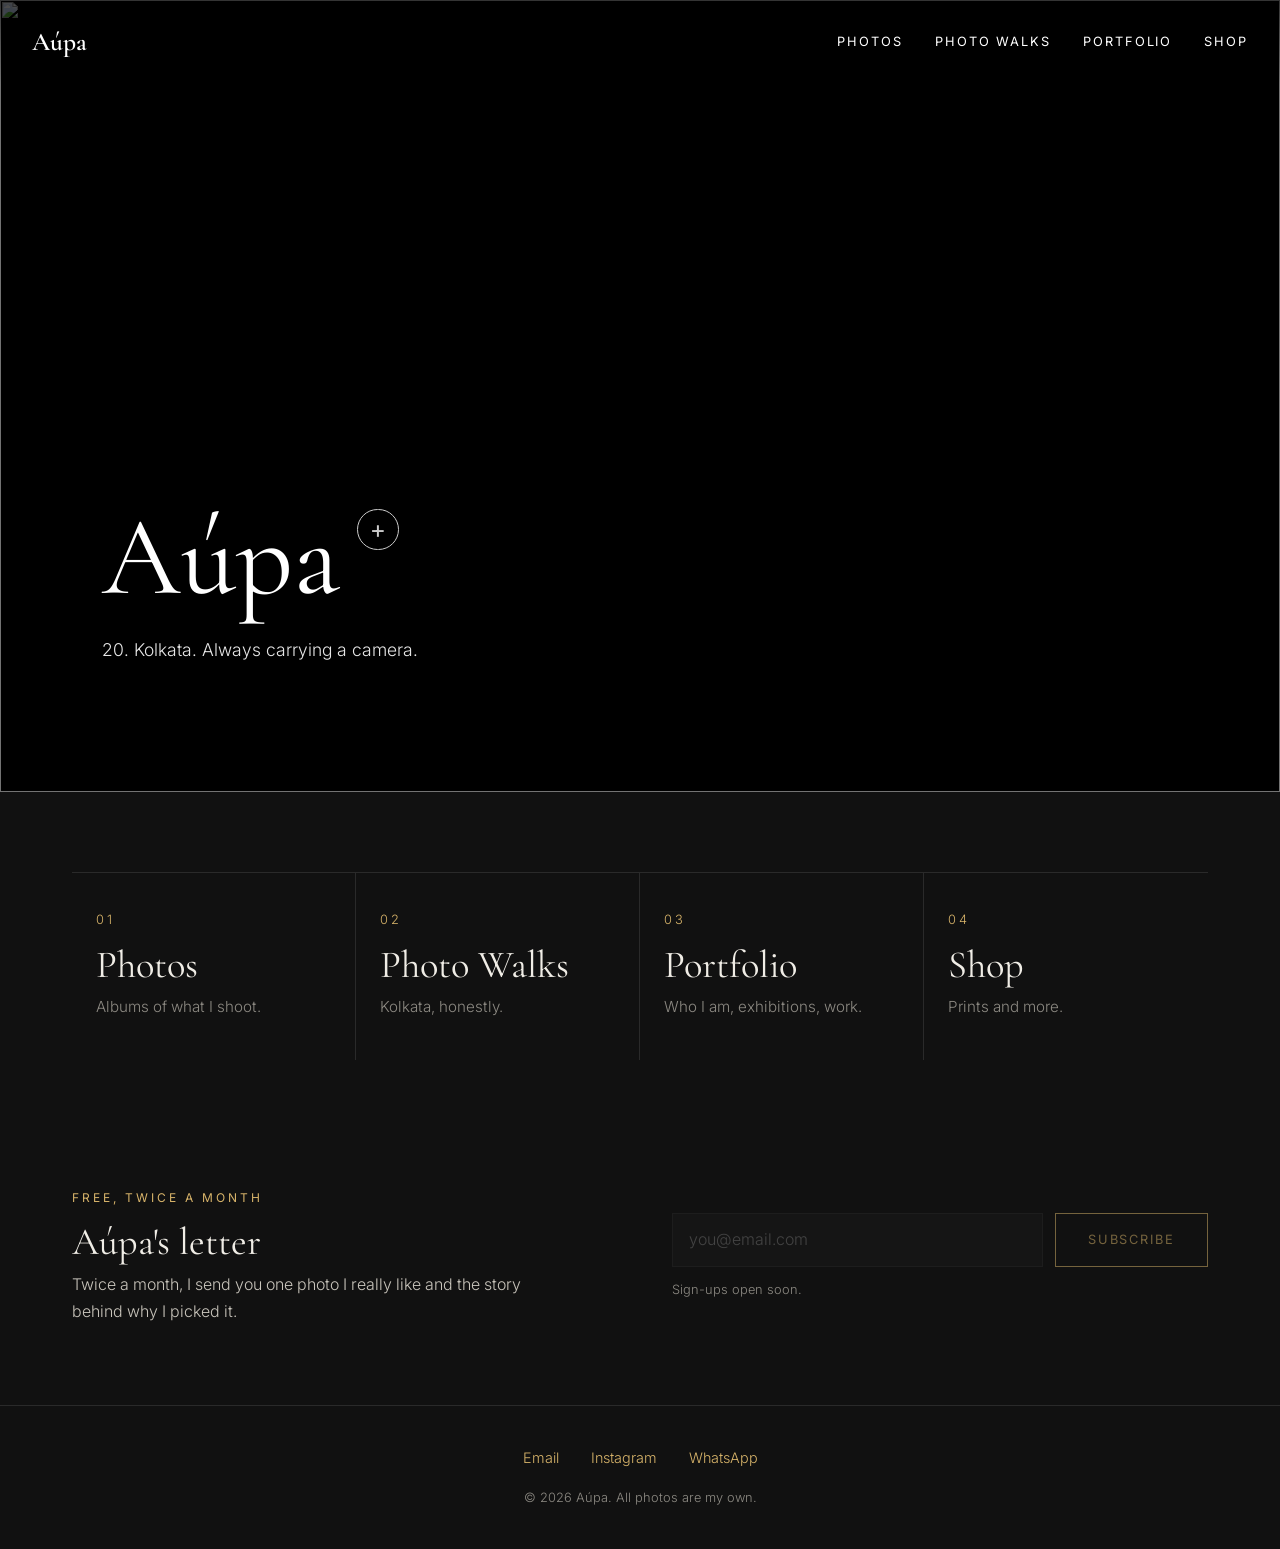
==== commit 08f94ac2: "Letter sign-up: simpler wording (twice a month, one photo and why) Co-Authored-By: Claude Opus 5.5 <" ====
--- a/index.html
+++ b/index.html
@@ -32,7 +32,7 @@
 
     <section class="section letter" id="letter" aria-labelledby="letter-name">
       <div class="letter-text">
-        <p class="eyebrow">Free, every two weeks</p>
+        <p class="eyebrow">Free, twice a month</p>
         <h2 id="letter-name">Aúpa's letter</h2>
         <p class="letter-pitch" id="letter-pitch"></p>
       </div>
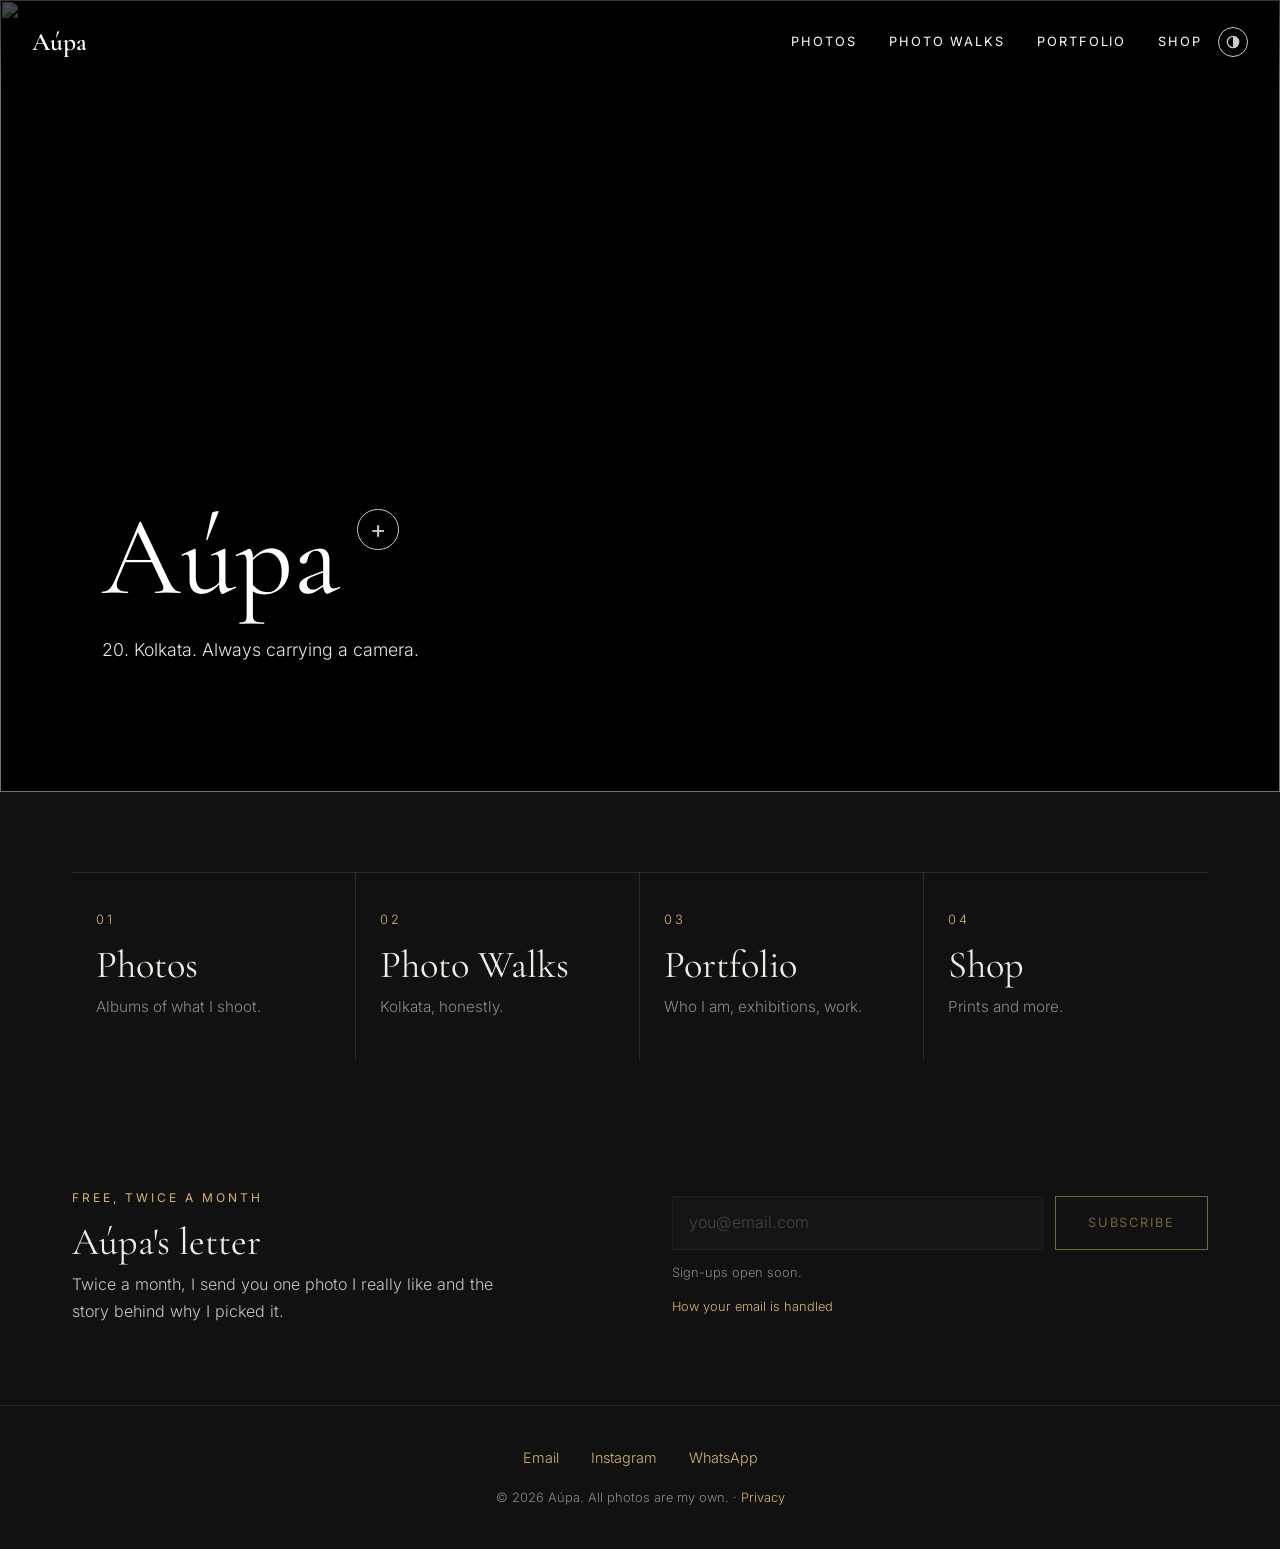
==== commit 14ab14ff: "Privacy page, self-hosted fonts, Story view and a dark/light switch - privacy.html: plain-language n" ====
--- a/index.html
+++ b/index.html
@@ -4,9 +4,7 @@
   <meta charset="utf-8">
   <meta name="viewport" content="width=device-width, initial-scale=1">
   <title>Photography & Photo Walks</title>
-  <link rel="preconnect" href="https://fonts.googleapis.com">
-  <link rel="preconnect" href="https://fonts.gstatic.com" crossorigin>
-  <link href="https://fonts.googleapis.com/css2?family=Cormorant+Garamond:wght@400;600&family=Inter:wght@300;400;500&display=swap" rel="stylesheet">
+  <script>try { if (localStorage.getItem("aupa-theme") === "light") document.documentElement.dataset.theme = "light"; } catch (e) {}</script>
   <link rel="stylesheet" href="styles.css">
 </head>
 <body data-page="home">
@@ -41,6 +39,7 @@
         <input type="email" id="letter-email" name="email_address" required placeholder="you@email.com" autocomplete="email">
         <button type="submit" class="btn" id="letter-submit">Subscribe</button>
         <p class="letter-small" id="letter-small">Just your email. Never shared. Unsubscribe anytime.</p>
+        <p class="letter-small"><a href="privacy.html" class="footer-privacy">How your email is handled</a></p>
       </form>
     </section>
   </main>
--- a/styles.css
+++ b/styles.css
@@ -1,8 +1,18 @@
+/* ============================================================
+   FONTS — served from this site (fonts/), not from Google, so visitors'
+   addresses aren't sent anywhere else. Both are free fonts (SIL Open Font License).
+   ============================================================ */
+@font-face { font-family: "Cormorant Garamond"; font-style: normal; font-weight: 400; font-display: swap; src: url("fonts/cormorant-garamond-latin-400-normal.woff2") format("woff2"); }
+@font-face { font-family: "Cormorant Garamond"; font-style: normal; font-weight: 600; font-display: swap; src: url("fonts/cormorant-garamond-latin-600-normal.woff2") format("woff2"); }
+@font-face { font-family: "Inter"; font-style: normal; font-weight: 300; font-display: swap; src: url("fonts/inter-latin-300-normal.woff2") format("woff2"); }
+@font-face { font-family: "Inter"; font-style: normal; font-weight: 400; font-display: swap; src: url("fonts/inter-latin-400-normal.woff2") format("woff2"); }
+@font-face { font-family: "Inter"; font-style: normal; font-weight: 500; font-display: swap; src: url("fonts/inter-latin-500-normal.woff2") format("woff2"); }
+
 /* ============================================================
    COLOURS — the whole site's look is set here.
    ============================================================ */
 
-/* 1. Darkroom — near-black, warm gold. Gallery feel. */
+/* 1. Darkroom — near-black, warm gold. Gallery feel. The default. */
 :root {
   --bg: #111111;
   --surface: #1a1a1a;
@@ -15,6 +25,21 @@
   --header: rgba(17,17,17,.95);
 }
 
+/* 2. Light — warm paper, dark ink, deeper gold. Chosen with the ◐ button; remembered per visitor. */
+:root[data-theme="light"] {
+  --bg: #f3efe7;
+  --surface: #e9e3d8;
+  --fg: #1d1a16;
+  --soft: #3d3831;
+  --muted: #645d52;
+  --line: #d6cdbe;
+  --accent: #7d5a17;
+  --accent-ink: #ffffff;
+  --header: rgba(243,239,231,.96);
+}
+:root[data-theme="light"] { color-scheme: light; }
+:root:not([data-theme="light"]) { color-scheme: dark; }
+
 :root {
   --serif: "Cormorant Garamond", Georgia, serif;
   --sans: "Inter", system-ui, sans-serif;
@@ -58,6 +83,13 @@
 .nav { display: flex; gap: 2rem; }
 .nav a { font-size: .8rem; font-weight: 400; letter-spacing: .15em; text-transform: uppercase; }
 .nav a:hover, .nav a.current { color: var(--accent); }
+.header-tools { display: flex; align-items: center; gap: 1rem; }
+.theme-toggle {
+  background: none; border: 1px solid currentColor; color: inherit; border-radius: 50%; width: 30px; height: 30px;
+  display: grid; place-items: center; cursor: pointer; font-size: 1rem; line-height: 1; opacity: .8;
+}
+.theme-toggle:hover { opacity: 1; color: var(--accent); }
+.theme-toggle:focus-visible, .nav-toggle:focus-visible { outline: 2px solid var(--accent); outline-offset: 3px; }
 .nav-toggle { display: none; background: none; border: 0; cursor: pointer; width: 28px; color: inherit; }
 .nav-toggle span { display: block; height: 2px; background: currentColor; margin: 6px 0; }
 
@@ -333,6 +365,17 @@
 .story p { color: var(--soft); margin-bottom: .9rem; }
 .label { display: block; font-size: .7rem; letter-spacing: .15em; text-transform: uppercase; color: var(--muted); }
 
+/* ---------- Privacy page ---------- */
+.privacy > * { max-width: 720px; }
+.privacy h2 { font-size: 1.7rem; margin: 2.5rem 0 .75rem; }
+.privacy h2:first-child { margin-top: 0; }
+.privacy p, .privacy li { color: var(--soft); }
+.privacy ul { padding-left: 1.2rem; display: grid; gap: .6rem; }
+.privacy strong { color: var(--fg); font-weight: 500; }
+.privacy a { color: var(--accent); text-decoration: underline; text-underline-offset: 3px; }
+.privacy-note { margin-top: 3rem; }
+.footer-privacy { color: var(--accent); }
+
 /* ---------- Footer ---------- */
 .site-footer { text-align: center; padding: 2.5rem 2rem; color: var(--muted); font-size: .8rem; border-top: 1px solid var(--line); }
 .footer-links { display: flex; justify-content: center; gap: 2rem; margin-bottom: 1rem; }
@@ -348,7 +391,25 @@
 .lightbox .note { font-style: italic; margin-top: .3rem; }
 .lightbox .exif { color: #d8b46a; } /* stays gold on every album */
 .lightbox button { position: absolute; background: none; border: 0; color: #eee; font-size: 3rem; cursor: pointer; padding: 1rem; line-height: 1; z-index: 1; }
-.lightbox button:hover { color: var(--accent); }
+.lightbox button:hover { color: #d8b46a; }
+
+/* Story view: the photo with its story beside it (below it on phones) */
+.lightbox .lb-story {
+  top: auto; bottom: 1.25rem; left: 50%; transform: translateX(-50%); font-family: var(--sans); font-size: .72rem;
+  letter-spacing: .2em; text-transform: uppercase; padding: .55rem 1.3rem; border: 1px solid #555; color: #eee;
+  background: rgba(8,8,8,.92);
+}
+.lightbox .lb-story:hover { border-color: #d8b46a; }
+.lightbox .lb-story[hidden] { display: none; }
+.lb-text { display: none; color: #d6d2ca; max-width: 380px; max-height: 80vh; overflow-y: auto; padding-right: .5rem; }
+.lb-text h3 { color: #fff; font-size: 1.9rem; margin-bottom: .35rem; }
+.lb-text .where { color: #9a958c; font-size: .8rem; letter-spacing: .1em; text-transform: uppercase; margin-bottom: 1.25rem; }
+.lb-text p { margin-bottom: .9rem; line-height: 1.75; }
+.lb-text .exif { display: block; margin-top: 1.25rem; }
+.lightbox.story-on.has-story { gap: 3rem; padding: 4rem 5.5rem; }
+.lightbox.story-on.has-story .lb-text { display: block; }
+.lightbox.story-on.has-story figcaption { display: none; }
+.lightbox.story-on.has-story img { max-width: 52vw; max-height: 80vh; }
 .lb-close { top: .5rem; right: 1rem; }
 .lb-prev { left: .25rem; }
 .lb-next { right: .25rem; }
@@ -376,6 +437,12 @@
   .story { gap: 1.5rem; }
   .story:nth-child(even) > figure { order: 0; }
   .wall { --row: 120px; --gap: 4px; }
+  .lightbox.story-on.has-story { flex-direction: column; justify-content: flex-start; overflow-y: auto; gap: 1.25rem; padding: 4rem 1.25rem 5.5rem; }
+  .lightbox.story-on.has-story figure { flex: none; }
+  .lightbox.story-on.has-story img { max-width: 100%; max-height: 55vh; }
+  .lightbox.story-on.has-story .lb-text { max-width: none; max-height: none; overflow: visible; width: 100%; }
+  .lightbox.story-on.has-story .lb-prev, .lightbox.story-on.has-story .lb-next { position: fixed; top: 40%; }
+  .lightbox.story-on.has-story .lb-close, .lightbox.story-on.has-story .lb-story { position: fixed; }
   .bar-track { padding-inline: 1rem; }
   .album-bar { margin-top: 1.5rem; }
   .album-nav a:first-child, .album-nav a:last-child { font-size: .7rem; }
